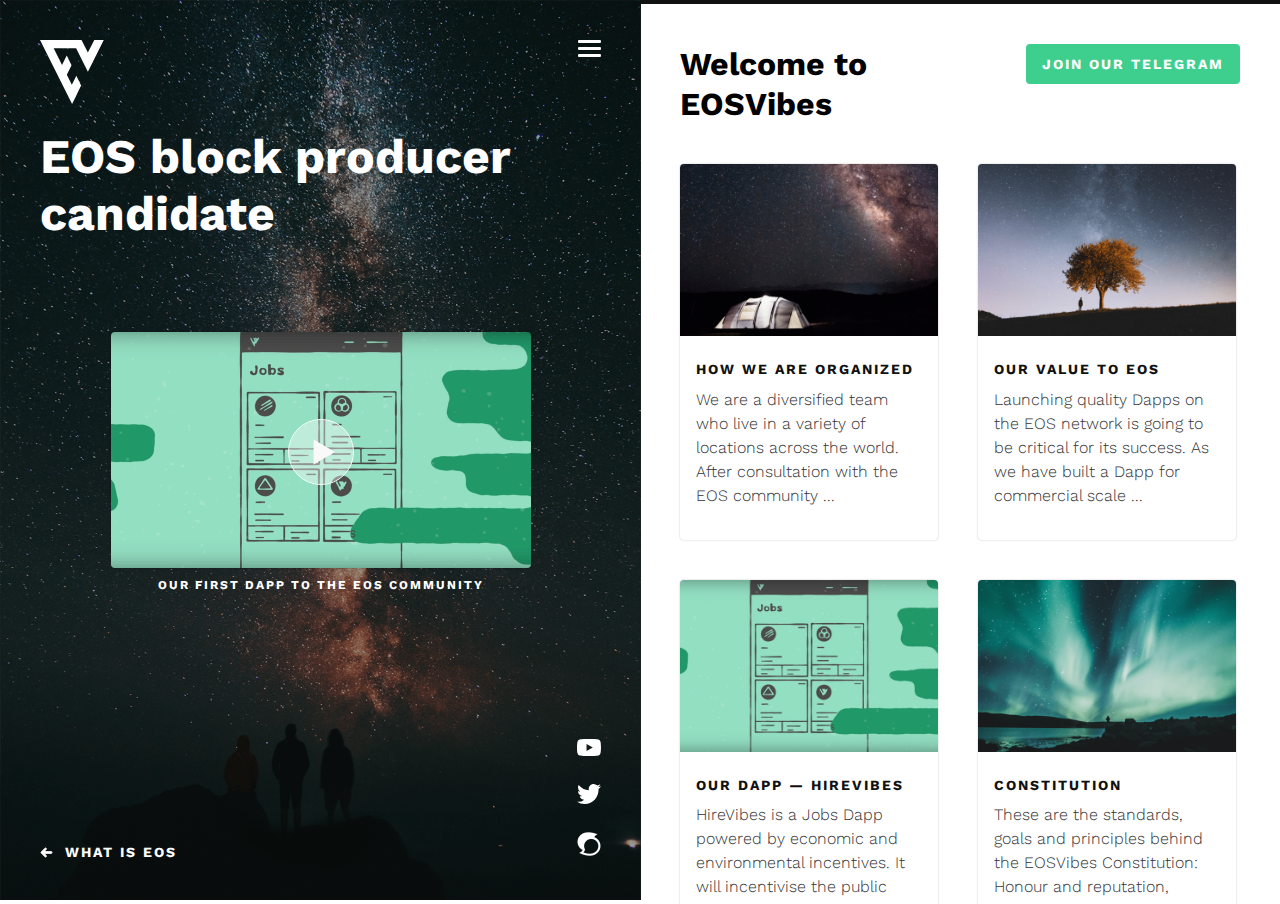
==== index.html @ 082288a0 "eosio website v1" ====
<!DOCTYPE html>
<html lang="en">
<head>
	<meta charset="UTF-8">
	<meta name="viewport" content="width=device-width, initial-scale=1.0">
	<meta http-equiv="X-UA-Compatible" content="ie=edge">
	<title>EOSVibes — An EOS block producer candidate</title>
	<link rel="stylesheet" href="style.css">
	<link rel="icon" type="image/ico" href="favicon.ico">
</head>
<body id="start">
	<div class="">
		<a href="#start" class="fab-scroll">
			<img src="img/fab-scroll-arrow.svg" class="fab-scroll-arrow">
		</a>
	</div>
	<div class="wrapper">
		<div class="left-side">
			<div class="background">

			</div>
			<div class="content">
				<a href="index.html" class="logo">
					<svg xmlns="http://www.w3.org/2000/svg" width="80" height="80" viewBox="0 0 80 80">
						<path fill="#FFF" fill-rule="nonzero" d="M51.429 0h.44l7.993 15.69L67.856 0h11.868L59.862 39.724l-14.72-29.438H17.094l10.428 20.97 5.897-11.827 5.99 12.233-5.87 11.696L39.823 56l5.595-11.428 5.99 12.234-5.46 11.4.004.01-.253.509-.28.587-.006-.01L40.113 80 0 0h51.429z"/>
					</svg>
				</a>
				<svg class="burger" xmlns="http://www.w3.org/2000/svg" width="23" height="17" viewBox="0 0 23 17">
					<g fill="#FFF" fill-rule="nonzero">
						<path d="M.868 3h21.264c.48 0 .868-.672.868-1.5S22.611 0 22.132 0H.868C.388 0 0 .672 0 1.5S.389 3 .868 3zM.868 10h21.264c.48 0 .868-.672.868-1.5S22.611 7 22.132 7H.868C.388 7 0 7.672 0 8.5S.389 10 .868 10zM.868 17h21.264c.48 0 .868-.672.868-1.5s-.389-1.5-.868-1.5H.868C.388 14 0 14.672 0 15.5S.389 17 .868 17z"/>
					</g>
				</svg>
				<div class="menu">
					<img class="close" src="img/close-24.png"/>
					<ul>
						<li><a href="#">Home</a></li>
						<li><a href="how-we-are-organized.html">How we are organized</a></li>
						<li><a href="our-value.html">Our value to EOS</a></li>
						<li><a href="our-dapp.html">Dapp — Hirevibes</a></li>
						<li><a href="https://github.com/hirevibes/docs/blob/master/hvt.md" target="_blank">Tokens — HVT</a></li>
						<li><a href="mailto:hello@eosvibes.io">Contact us</a></li>
					</ul>
				</div>
				<h1>EOS block producer candidate</h1>
				<div class="video-screenshot">
					<iframe width="560" height="315" src="https://www.youtube.com/embed/DuLhcVLo4Po" frameborder="0" allow="autoplay; encrypted-media" allowfullscreen></iframe>
					<img src="img/video-placeholder-a.png"/>
					<svg class="play" xmlns="http://www.w3.org/2000/svg" xmlns:xlink="http://www.w3.org/1999/xlink" width="66" height="66" viewBox="0 0 66 66">
						<defs>
								<circle id="a" cx="32" cy="32" r="32"/>
						</defs>
						<g fill="none" fill-rule="evenodd">
								<g transform="translate(1 1)">
										<use fill="#FFF" fill-opacity=".4" xlink:href="#a"/>
										<circle cx="32" cy="32" r="32.5" stroke="#FFF"/>
								</g>
								<path fill="#F9F9F9" d="M25.567 33V20.462L46.971 33 25.567 45.538z"/>
						</g>
					</svg>
				</div>
				<p class="video-desc">Our first Dapp to the EOS community</p>
				<a href="https://eos.io" target="_blank" class="left-footer-link">
					<svg xmlns="http://www.w3.org/2000/svg" width="13" height="11" viewBox="0 0 13 11">
						<path fill="#FFF" fill-rule="nonzero" stroke="#FFF" d="M11.382 4.65l-7.344.004L6.352 2.37a.589.589 0 0 0 0-.842l-.36-.355A.602.602 0 0 0 5.567 1a.601.601 0 0 0-.425.173L1.175 5.08A.583.583 0 0 0 1 5.5c0 .159.062.308.175.42l3.967 3.907a.602.602 0 0 0 .425.173c.16 0 .312-.061.425-.173l.36-.355a.582.582 0 0 0 .176-.418c0-.159-.063-.3-.176-.411l-2.34-2.297h7.378c.331 0 .61-.282.61-.608v-.502c0-.326-.287-.586-.618-.586z"/>
					</svg>
					<span>What is EOS</span>
				</a>
				<ul class="network">
					<li><a href="https://www.youtube.com/channel/UCphVYR2CHULYHf59ZSQMEag" target="_blank">
						<svg xmlns="http://www.w3.org/2000/svg" xmlns:xlink="http://www.w3.org/1999/xlink" width="24" height="17" viewBox="0 0 24 17">
							<defs>
								<path id="a" d="M0 0h24v17H0z"/>
							</defs>
							<g fill="none" fill-rule="evenodd">
								<path fill="#FFF" d="M9.545 12.088V4.912L15.818 8.5l-6.273 3.588zm13.953-9.433A3.024 3.024 0 0 0 21.377.508C19.505 0 12 0 12 0S4.495 0 2.623.508A3.024 3.024 0 0 0 .502 2.655C0 4.548 0 8.5 0 8.5s0 3.951.502 5.845a3.024 3.024 0 0 0 2.121 2.148C4.495 17 12 17 12 17s7.505 0 9.377-.507a3.024 3.024 0 0 0 2.121-2.148C24 12.451 24 8.5 24 8.5s0-3.952-.502-5.845z" mask="url(#b)"/>
							</g>
						</svg>
					</a></li>
					<li><a href="https://twitter.com/eosvibes_bp" target="_blank">
						<svg xmlns="http://www.w3.org/2000/svg" width="24" height="20" viewBox="0 0 24 20">
							<path fill="#FFF" fill-rule="evenodd" d="M23.338.37a9.68 9.68 0 0 1-3.129 1.223A4.857 4.857 0 0 0 16.615 0c-2.717 0-4.922 2.26-4.922 5.049 0 .396.043.78.127 1.15C7.728 5.987 4.1 3.98 1.67.92a5.14 5.14 0 0 0-.666 2.542 5.08 5.08 0 0 0 2.191 4.202 4.834 4.834 0 0 1-2.232-.63v.062c0 2.447 1.698 4.489 3.952 4.95a4.798 4.798 0 0 1-2.224.088c.626 2.006 2.444 3.467 4.599 3.506A9.723 9.723 0 0 1 0 17.734 13.706 13.706 0 0 0 7.548 20c9.058 0 14.01-7.692 14.01-14.365 0-.22-.005-.439-.013-.654.962-.712 1.798-1.6 2.455-2.613a9.644 9.644 0 0 1-2.827.794A5.04 5.04 0 0 0 23.338.37"/>
						</svg>
					</a></li>
					<li><a href="https://steemit.com/@eosvibes" target="_blank">
						<img src="img/social-steem@2x.png"/>
					</a></li>
				</ul>
			</div>
		</div>
		<div class="right-side">
			<div class="header">
				<h2>Welcome to EOSVibes</h2>
				<a href="https://t.me/eosvibes_bp" target="_blank" class="button">Join our Telegram</a>
			</div>
			<div class="content boxes">
				<div class="box">
					<a href="how-we-are-organized.html">
						<div class="image"><img src="img/img-home-a.png" alt=""></div>
						<h4>How we are organized</h4>
						<p>We are a diversified team who live in a variety of locations across the world. After consultation with the EOS community ...</p>
					</a>
				</div>
				<div class="box">
					<a href="our-value.html">
						<div class="image"><img src="img/img-home-b.png" alt=""></div>
						<h4>Our value to EOS</h4>
						<p>Launching quality Dapps on the EOS network is going to be critical for its success. As we have built a Dapp for commercial scale ...</p>
					</a>
				</div>
				<div class="box">
					<a href="our-dapp.html">
						<div class="image"><img src="img/img-home-c.png" alt=""></div>
						<h4>Our Dapp — Hirevibes</h4>
						<p>HireVibes is a Jobs Dapp powered by economic and environmental incentives. It will incentivise the public crowd to source ...</p>
					</a>
				</div>
				<!--
				<div class="box">
					<a href="tokens.html">
						<div class="image"><img src="img/img-home-d.png" alt=""></div>
						<h4>Tokens — Hirevibes</h4>
						<p>There will be 300 million HireVibes tokens launched. These tokens are utility tokens ...</p>
					</a>
				</div>
				-->
				<div class="box">
					<a href="https://github.com/EOSVibes/docs/blob/master/constitution/v0.1.md" target="_blank">
						<div class="image"><img src="img/img-home-e.png" alt=""></div>
						<h4>Constitution</h4>
						<p>These are the standards, goals and principles behind the EOSVibes Constitution: Honour and reputation, Natural law ...</p>
					</a>
				</div>
			</div>
		</div>
	</div>
	<script src="jquery-3.3.1.min.js"></script>
	<script src="script.js"></script>
</body>
</html>
---- style.css ----
@import url('https://fonts.googleapis.com/css?family=Work+Sans:300,400,700');

* {
	-webkit-overflow-scrolling: touch;
}

body {
	min-height: 100%;
	margin: 0;
	padding: 0;
	height: 100%;
	overflow: hidden;
	font-family: 'Work Sans', sans-serif;
}

a {
	color: #3ecf8e;
	text-decoration: none;
}

a:hover {
	text-decoration: underline;
}

.wrapper {
	width: auto;
	overflow: hidden;
	height: 100%;
}

.left-side {
	left: 0;
	height: 100%;
	margin-right: -1px;
	padding-right: 1px;
	position: absolute;
	top: 0;
	width: 50%;
	min-height: 600px;
	overflow: hidden;
}

.left-side .background {
	background: url('img/ev-photo-1.png');
	background-size: cover;
	position: absolute;
	top: 0;
	left: 0;
	right: 0;
	bottom: 0;
	z-index: 1;
}

.our-dapp .background {
	background: url('img/ev-photo-4.png');
	background-size: cover;
}

.our-value .background {
	background: url('img/ev-photo-3.png');
	background-size: cover;
}

.our-value .right-side {
	border-top: 4px solid #3ecf8e;
}

.our-dapp .right-side, .tokens .right-side {
	border-top: none;
}

.organized .background {
	background: url('img/ev-photo-2.png');
	background-size: cover;
}

.organized .right-side {
	border-top: 4px solid #f54b5e;
}

.tokens .background {
	background: url('img/ev-photo-5.png');
	background-size: cover;
	background-position-x: center;
}

.top-border {
	position: absolute;
	top: 0;
	left: 33%;
	right: 33%;
	height: 4px;
	background: #3ecf8e;
}

.top-border:before {
	content: '';
	position: absolute;
	top: 0;
	left: -100%;
	width: 100%;
	height: 4px;
	background: #111111;
}

.top-border:after {
	content: '';
	position: absolute;
	top: 0;
	right: -100%;
	width: 100%;
	height: 4px;
	background: #f87987;
}

.table {
	margin-bottom: 24px;
}

.table-row {
	border-top: solid 1px #dddddd;
	padding: 12px 8px;
	font-size: 16px;
	color: #333;
	display: flex;
	justify-content: space-between;
	line-height: 1.5;
}

.table-row .value {
	font-weight: bold;
	color: #333;
	text-align: right;
}

.table-row:last-child {
	border-bottom: solid 1px #dddddd;
}

.table-row:nth-child(2n) {
	background-color: #fbfbfb;
}

.left-side .content {
	background: rgba(0, 0, 0, 0.4);
	z-index: 2;
	position: absolute;
	width: 100%;
	height: 100%;
}

.video-desc {
	margin: 0 auto;
	display: block;
	text-align: center;
	color: #fff;
	margin-top: 8px;
	text-transform: uppercase;
	font-weight: bold;
	letter-spacing: 2px;
	font-size: 12px;
	top: calc(50% + 118px);
	position: absolute;
	width: 100%;
}

.logo {
	position: absolute;
	top: 40px;
	left: 40px;
}

.logo svg {
	width: 64px;
	height: 64px;
}

.burger {
	position: absolute;
	top: 40px;
	right: 40px;
	cursor: pointer;
}

.network {
	position: absolute;
	bottom: 40px;
	right: 40px;
	list-style: none;
	margin: 0;
}

.network li {
	margin-top: 24px;
}

.network li img {
	width: 24px;
}

.right-side {
	height: 100%;
	left: auto;
	right: 0;
	margin-right: -1px;
	padding-right: 1px;
	position: absolute;
	top: 0;
	width: 50%;
	min-height: 450px;
	border-top: 4px solid #111111;
	overflow-x: hidden;
	overflow-y: auto;
}

.right-side .content {
	float: left;
	width: calc(100% - 80px);
	padding: 40px;
	overflow: hidden;
}

.full-width-img {
	/* margin-left: -40px; */
	width: calc(100% + 80px);
	width: calc(100% + 0px);
	border-radius: 4px;
	margin-top: 24px;
	cursor: pointer;
	box-shadow: 0 0px 2px rgba(0,0,0,0.1), 0 0px 2px rgba(0,0,0,0.16);
}

.full-width-img:hover {
	-webkit-animation: fadeInShadow 0.4s forwards;
	animation: fadeInShadow 0.4s forwards;
}

.centered-image {
	width: 100%;
	max-width: 420px;
	margin: 0 auto;
	display: block;
}

.right-side .content ul {
	padding-left: 16px;
	font-size: 16px;
	line-height: 2;
}

.table.example {
	margin: 40px 0;
}

h1 {
	font-family: 'Work Sans', sans-serif;
	font-size: 48px;
	color: #ffffff;
	font-weight: bold;
	padding: 128px 40px 0 40px;
	margin: 0;
}

.left-footer-link {
	font-family: 'Work Sans', sans-serif;
	font-size: 14px;
	color: #ffffff;
	text-transform: uppercase;
	font-weight: bold;
	text-decoration: none;
	position: absolute;
	bottom: 40px;
	left: 40px;
}

.left-footer-link:hover {
	text-decoration: none;
}

.left-footer-link span {
	margin-left: 12px;
	letter-spacing: 2px;
	float: left;
}

.left-footer-link:hover span {
	text-decoration: underline;
}

.left-footer-link svg {
	float: left;
	margin-top: 3px;
}

.button {
	padding: 12px 16px;
	font-size: 14px;
	text-transform: uppercase;
	background-color: #3ecf8e;
	color: #ffffff;
	font-weight: bold;
	text-decoration: none;
	border-radius: 4px;
	font-family: 'Work Sans', sans-serif;
	letter-spacing: 2px;
}

.button:hover {
	background: #1BB978;
	text-decoration: none;
	-webkit-animation: fadeInShadow 0.4s forwards;
	animation: fadeInShadow 0.4s forwards;
}

.ghost {
	padding: 12px 16px;
	font-size: 14px;
	text-transform: uppercase;
	font-family: 'Work Sans', sans-serif;
	border: 1px solid #3ecf8e;
	border-radius: 4px;
	font-weight: bold;
	color: #3ecf8e;
	text-decoration: none;
	letter-spacing: 2px;
	display: inline-block;
}

.ghost:hover {
	background-color: rgba(62, 207, 142, 0.1);
	text-decoration: none;
}

h2 {
	font-size: 32px;
	font-family: 'Work Sans', sans-serif;
	font-weight: bold;
	line-height: 1.25;
	float: left;
	margin: 0;
}

.right-side .header {
	padding: 40px 40px 0 40px;
	float: left;
	width: calc(100% - 80px);
}

.header h2 {
	/* max-width: calc(100% - 210px); */
	max-width: calc(100% - 240px);
}

.header .button {
	float: right;
}

h4 {
	font-family: 'Work Sans', sans-serif;
	font-weight: bold;
	text-transform: uppercase;
	letter-spacing: 2px;
	font-size: 14px;
	color: #111;
	margin: 16px 0 8px 0;
	line-height: 1.4;
}

h4.link {
	margin-top: 0;
}

.block h4 {
	margin-top: 0;
}

.block.with-icon h4 {
	margin-top: 16px;
}

.box a {
	text-decoration: none;
}

p {
	color: #333;
	font-size: 16px;
	line-height: 1.5;
	font-weight: 300;
}

.boxes {
	display: flex;
  flex-wrap: wrap;
	flex-direction: row;
	width: 100%;
}

.box {
	display: flex;
  flex-basis: calc(50% - 22px);
	flex-direction: column;
	margin-bottom: 40px;
	box-shadow: 0 0px 2px rgba(0,0,0,0.1), 0 0px 2px rgba(0,0,0,0.16);
	border-radius: 4px;
	overflow: hidden;
	-webkit-animation: fadeOutShadow 0.4s forwards;
	animation: fadeOutShadow 0.4s forwards;
}

.box:hover {
	-webkit-animation: fadeInShadow 0.4s forwards;
	animation: fadeInShadow 0.4s forwards;
}

.box a.image {
	overflow: hidden;
	padding: 0;
	margin: 0;
	position: relative;
	vertical-align: top;
}

.box a.image img {
	vertical-align: top;
	padding: 0;
	margin: 0;
}

.box img {
	width: 100%;
	display: block;
}

.box h4 {
	margin: 24px 16px 8px 16px;
}

.right-side .block {
	margin-bottom: 40px;
}

.right-side p {
	margin-bottom: 16px;
	margin-top: 0;
}

.right-side .block p:last-child {
	margin-bottom: 0;
}

.box p {
	margin: 0 16px 32px 16px;
}

.box:nth-child(2n) {
	margin-left: 40px;
}

.video-screenshot {
	margin: 0 auto 0 auto;
	position: relative;
	display: block;
	padding: 0;
	text-align: center;
	position: absolute;
	top: 50%;
	margin-top: -118px;
	left: 50%;
	margin-left: -210px;
}

.video-screenshot:hover {
	cursor: pointer;
}

.video-screenshot:hover .play {
	opacity: 0.8;
	cursor: pointer;
}

.video-screenshot iframe {
	display: none;
	max-height: 236px;
	border-radius: 4px;
	box-shadow: 0 0px 2px rgba(0,0,0,0.1), 0 0px 2px rgba(0,0,0,0.16);
}

.video-screenshot img {
	width: 100%;
	max-width: 420px;
	border-radius: 4px;
	box-shadow: 0 0px 2px rgba(0,0,0,0.1), 0 0px 2px rgba(0,0,0,0.16);
}

.video-screenshot iframe {
	width: 420px;
}

.video-screenshot .play {
	position: absolute;
	left: 0;
	right: 0;
	top: 0;
	bottom: 0;
	margin: auto;
}

.menu {
	position: absolute;
	top: 0;
	right: 0;
	background: #3ecf8e;
	width: 216px;
	height: 282px;
	padding: 16px;
	display: flex;
	align-items: flex-end;
	z-index: 3;
	display: none;
	transition: opacity 1s linear;
	border-radius: 0 0 0 4px;
}

.menu ul {
	padding: 0;
	margin: 0;
	list-style: none;
	font-size: 16px;
}

.show {
	display: flex;
	opacity: 1;
	-webkit-animation: fadeIn 0.4s;
	animation: fadeIn 0.4s;
}

.menu ul li {
	margin-bottom: 16px;
}

.menu ul li:last-child {
	margin-bottom: 8px;
}

.menu ul li a {
	color: #ffffff;
	text-decoration: none;
}

.menu ul li a:hover {
	text-decoration: underline;
}

.menu .close {
	position: absolute;
	top: 40px;
	right: 40px;
	cursor: pointer;
	width: 15px;
	height: 15px;
}

h4 a {
	color: #3ecf8e;
	text-decoration: none;
}

h4 a:hover {
	text-decoration: underline;
}

.footer {
	background: url(img/ire-top.svg) no-repeat top right;
	background-size: 175px;
	background-color: #111111;
	margin: 40px -40px -40px -40px;
	padding: 40px;
	float: left;
	width: 100%;
}

h3 {
	font-size: 24px;
	margin: 0 0 24px 0;
	line-height: 1.4;
}

.footer h3 {
	color: #fff;
	text-transform: none;
	margin-top: 0;
	max-width: 90%;
	margin-bottom: 40px;
}

.caption {
	color: #888888;
	font-size: 14px;
	text-align: center;
	margin: 6px 0 0 0;
}

hr {
	border: 0;
	width: 100%;
	background: #dddddd;
	height: 1px;
	margin: 40px auto;
}

.member {
	width: 33%;
	float: left;
	display: flex;
	justify-content: center;
	margin-bottom: 80px;
}

.member h3 {
	font-size: 18px;
	font-weight: bold;
	margin-top: 168px;
	margin-bottom: 0;
	line-height: 26px;
}

.member p {
	margin-top: 0;
	margin-bottom: 12px;
}

.member .social-icons {
	margin: 0;
	display: block;
	max-width: none;
	text-align: center;
}

.member-content {
	text-align: center;
}

.member .social-icon {
	width: 16px;
	height: 16px;
	display: inline-block;
	margin-right: 12px;
}

.member .social-icon:last-child {
	margin-right: 0;
}

.member .social-icon svg {
	width: 16px;
	height: 16px;
}

.members {
	padding-top: 40px;
	float: left;
}

.picture {
	width: 144px;
	height: 144px;
	background: #fff;
	border-radius: 50%;
}

.picture-wrapper {
	width: 144px;
	height: 144px;
	padding: 2px;
	background: #ffffff;
	border-radius: 50%;
	border: 2px solid #ffffff;
	transition: border 0.4s linear;
	position: relative;
	float: left;
	display: block;
}

.picture-wrapper:hover {
	border: 2px solid #3ecf8e;
	transition: border 0.5s linear;
}

.popup {
	visibility: hidden;
	padding: 0;
	background: #111111;
	width: 0;
	height: 0;
	border-radius: 4px;
	color: #ffffff;
	font-family: 'Work Sans', sans-serif;
	line-height: 1.5;
	font-size: 14px;
	z-index: 30;
	position: absolute;
	bottom: 172px;
	left: -90px;
	opacity: 0;
	box-shadow: 0 2px 4px 0 rgba(17, 17, 17, 0.5);
	text-align: left;
	font-weight: 300;
}

.member .popup {
	left: -10px;
}
.member:nth-child(3n) .popup {
	left: auto;
	right: -10px;
}

.member .picture-wrapper:hover .popup {
	visibility: visible;
	padding: 16px;
	width: 300px;
	height: auto;
	/* min-height: 100px; */
	opacity: 1;
	transition: visibility 0.4s linear, opacity 0.4s linear;
	z-index: auto;
}

.half-width {
	width: calc(50% - 8.5px);
	margin-bottom: 20px;
	float: left;
}

.half-width h4 {
	margin-top: 4px;
}

.half-width:nth-child(2n) {
	margin-left: 17px;
}

.half-width h3 {
	margin-bottom: 0;
	line-height: normal;
}

.half-width p {
	margin: 0;
}

.newspaper {
	-moz-column-count: 3;
	-webkit-column-count: 2;
	column-count: 2;
}

.newspaper .half-width {
	overflow: hidden;
	width: auto;
	-webkit-column-break-inside: avoid;
	page-break-inside: avoid;
	break-inside: avoid;
}

.newspaper .half-width:nth-child(2n) {
	margin-left: 0;
}

.image-popup {
	position: fixed;
	z-index: 10;
	top: 0;
	left: 0;
	right: 0;
	bottom: 0;
	background: rgba(17, 17, 17, 0.8);
	display: none;
}

.image-popup svg {
	margin: 20px auto 0 auto;
	display: block;
	cursor: pointer;
	width: 24px;
	height: 24px;
}

.image-popup .full-width-img {
	width: auto;
	display: block;
	max-width: 90%;
	max-height: calc(100% - 80px);
	cursor: default;
	border-radius: 4px;
	margin: 16px auto 0 auto;
}

.emoji {
	width: 14px;
	vertical-align: bottom;
}

.burger:hover { opacity: 0.8; }

.network li:hover { opacity: 0.8; }

@-webkit-keyframes fadeIn {
	from { opacity: 0; }
		to { opacity: 1; }
}

@keyframes fadeInShadow {
	from { box-shadow: 0 0px 2px rgba(0,0,0,0.1), 0 0px 2px rgba(0,0,0,0.16); }
		to { box-shadow: 0 0 12px rgba(0,0,0,0.33); }
}

@-webkit-keyframes fadeInShadow {
	from { box-shadow: 0 0px 2px rgba(0,0,0,0.1), 0 0px 2px rgba(0,0,0,0.16); }
		to { box-shadow: 0 0 12px rgba(0,0,0,0.33); }
}

@keyframes fadeOutShadow {
	from { box-shadow: 0 0 12px rgba(0,0,0,0.33); }
		to { box-shadow: 0 0px 2px rgba(0,0,0,0.1), 0 0px 2px rgba(0,0,0,0.16); }
}

@-webkit-keyframes fadeOutShadow {
	from { box-shadow: 0 0 12px rgba(0,0,0,0.33); }
		to { box-shadow: 0 0px 2px rgba(0,0,0,0.1), 0 0px 2px rgba(0,0,0,0.16); }
}

@keyframes fadeIn {
	from { opacity: 0; }
		to { opacity: 1; }
}

@-webkit-keyframes fadeOut {
	from { opacity: 1; }
		to { opacity: 0; }
}
@keyframes fadeOut {
	from { opacity: 1; }
		to { opacity: 0; }
}

@media (max-width: 768px) {
	body {
		overflow: auto;
	}
	.left-side {
		position: relative;
    width: 100%;
    min-height: auto;
	}
	.left-side .content {
		position: relative;
		min-height: 357px;
	}
	.video-desc {
		margin-bottom: 170px;
	}
	.right-side {
		width: auto;
		height: auto;
		padding: 14px 16px 40px 16px;
		position: relative;
		border: none;
		overflow: hidden;
	}
	.left-footer-link {
		bottom: 18px;
		left: 16px;
	}
	.network {
		bottom: 18px;
		right: 16px;
	}
	.right-side .header {
		padding: 40px 0 0 0;
	}
	.header h2 {
		display: block;
		float: none;
		margin: 40px 0;
	}
	.header .button {
		display: block;
    float: none;
    position: absolute;
    top: 14px;
    right: 16px;
    left: 16px;
    text-align: center;
	}
	.logo {
		top: 16px;
		left: 16px;
	}
	.burger {
		top: 16px;
		right: 16px;
	}
	.logo svg {
		width: 40px;
		height: 40px;
	}
	h1 {
		font-size: 32px;
		padding: 72px 16px 0 16px;
		line-height: 1.25;
	}
	.video-screenshot {
		margin: 40px 16px 0 16px;
		width: auto;
		height: auto;
		min-height: 100px;
		position: relative;
		top: auto;
		left: auto;
	}
	.video-desc {
		position: relative;
		top: auto;
		width: 80%;
	}
	.box {
    flex-basis: 100%;
    margin: 40px 22px 0 22px;
	}
	.box:first-child {
		margin-top: 0;
	}
	.box:nth-child(2n) {
		margin-left: 22px;
	}
	.header h2 {
		max-width: none;
	}
	.right-side .content {
		width: 100%;
		padding: 0 0 40px 0;
	}
	.full-width-img {
		margin-left: -16px;
		margin-right: -16px;
		width: calc(100% + 32px);
	}
	.footer {
		margin: 40px -16px -80px -16px;
		padding: 40px 16px;
	}
	.footer .button {
		display: inline-block;
	}
	.our-value .header h2 {
		margin-bottom: 40px;
	}
	.menu .close {
		top: 16px;
		right: 16px;
	}
	.member:nth-child(3n) .popup {
		left: auto;
    right: -10px;
	}
	.organized .right-side, .our-dapp .right-side, .tokens .right-side, .our-value .right-side {
		padding: 0;
	}
	.organized .content-wrapper, .our-dapp .content-wrapper, .tokens .content-wrapper, .our-value .content-wrapper {
		width: 100%;
		height: 100%;
		float: left;
		overflow: hidden;
	}
	.organized .right-side .content, .our-dapp .right-side .content, .tokens .right-side .content, .our-value .right-side .content {
		overflow: visible;
		padding: 14px 16px 40px 16px;
		width: calc(100% - 32px);
	}
	.organized .footer, .our-dapp .footer, .tokens .footer, .our-value .footer {
		margin: 40px -16px -40px -16px;
	}
	.organized .right-side .header, .our-dapp .right-side .header, .tokens .right-side .header, .our-value .right-side .header {
		padding: 40px 16px 0 16px;
	}
}

/* DB edits start */

.fab-scroll {
	z-index: 7;
	position: fixed;
	bottom: 24px;
	right: 24px;
	border-radius: 32px;
	overflow: hidden;
	width: 64px;
  height: 64px;
  background-color: #9ce8c5;
  box-shadow: 0 0 8px rgba(17, 17, 17, 0.4);
	-webkit-transition: width .4s ease .2s,-webkit-box-shadow 80ms ease-in-out;
	transition: width .4s ease .2s,-webkit-box-shadow 80ms ease-in-out;
	transition: box-shadow 80ms ease-in-out,width .4s ease .2s;
	transition: box-shadow 80ms ease-in-out,width .4s ease .2s,-webkit-box-shadow 80ms ease-in-out;
	display: none;
}

.fab-scroll-arrow {
	width: 16px;
	object-fit: contain;
	position: relative;
	top: 20px;
	left: 24px;
}

@media (max-width: 768px) {
	.fab-scroll {
		display: block;
	}
}

li h4 {
	margin-top: 0 !important;
}

.close:hover {
	opacity: 0.8;
}

ul, .table-row, .caption {
	font-weight: 300;
}

/* DB edits end */

@media (max-width: 560px) {
	.member {
		width: 50%;
	}
	.member:nth-child(2n) .popup {
		left: auto;
    right: -10px;
	}
	.member:nth-child(3n) .popup {
		left: -10px;
		right: auto;
	}
}

@media (max-width: 470px) {
	.member {
		width: 100%;
	}
	.video-screenshot {
		margin-left: auto;
		margin-right: auto;
		width: 320px;
		max-height: 190px;
	}
	.video-screenshot iframe {
		width: 320px;
		max-height: 190px;
	}
	.member .popup, .member:nth-child(2n) .popup, .member:nth-child(3n) .popup {
		left: -85px;
		right: auto;
	}
}

@media (min-width: 769px) and (max-width: 1200px) {
	.member {
		width: 50%;
	}
	.member:nth-child(3n) .popup {
		left: -10px;
		right: auto;
	}
	.member:nth-child(2n) .popup {
    left: auto;
    right: -10px;
	}
}

@media (min-width: 769px) and (max-width: 1100px) {
	.box {
		flex: 1;
		flex-basis: 100%;
		margin: 40px 22px 0 22px;
	}
	.box:first-child {
		margin-top: 0;
	}
	.box:nth-child(2n) {
		margin-left: 22px;
	}
}

@media (max-height: 800px) {
	.video-screenshot {
		top: 60%;
	}
	.video-desc {
		top: calc(60% + 118px);
	}
}

@media (min-width: 769px) and (max-width: 950px) {
	.header h2 {
		display: block;
		float: none;
		margin: 40px 0 0 0;
		max-width: none;
	}
	.header .button {
		display: block;
		float: none;
		position: absolute;
		top: 14px;
		right: 16px;
		left: 16px;
		text-align: center;
	}
	h1 {
		font-size: 40px;
	}
	.video-screenshot {
		margin-left: -160px;
		width: 320px;
		top: 390px;
		max-height: 190px;
	}
	.video-screenshot iframe {
		width: 320px;
		max-height: 190px;
	}
	.video-desc {
		top: 450px;
	}
	.member {
		width: 100%;
	}
	.member .popup, .member:nth-child(2n) .popup, .member:nth-child(3n) .popup {
		left: -85px;
		right: auto;
	}
}

@media (min-width: 470px) and (max-width: 768px) {
	.box {
		flex-basis: calc(50% - 22px);
		margin: 0 0 40px 0;
	}
	.box:nth-child(2n) {
		margin-left: 40px;
	}
}

@media (min-width: 950px) and (max-width: 1100px) {
	.video-screenshot {
		top: 344px;
		margin-left: -170px;
	}
	.video-screenshot img {
		max-width: 340px;
	}
	.video-screenshot iframe {
		width: 340px;
		height: 195px;
	}
	h1 {
		font-size: 40px;
	}
	.video-desc {
		top: 420px;
	}
}

@media (max-height: 640px) and (min-width: 768px) {
	.video-screenshot {
		top: 384px;
	}
	.video-desc {
		top: 460px;
	}
}

@media (max-height: 710px) and (min-width: 768px) {
	html, body, .wrapper {
		height: auto;
		overflow-x: hidden;
		overflow-y: auto;
	}
}
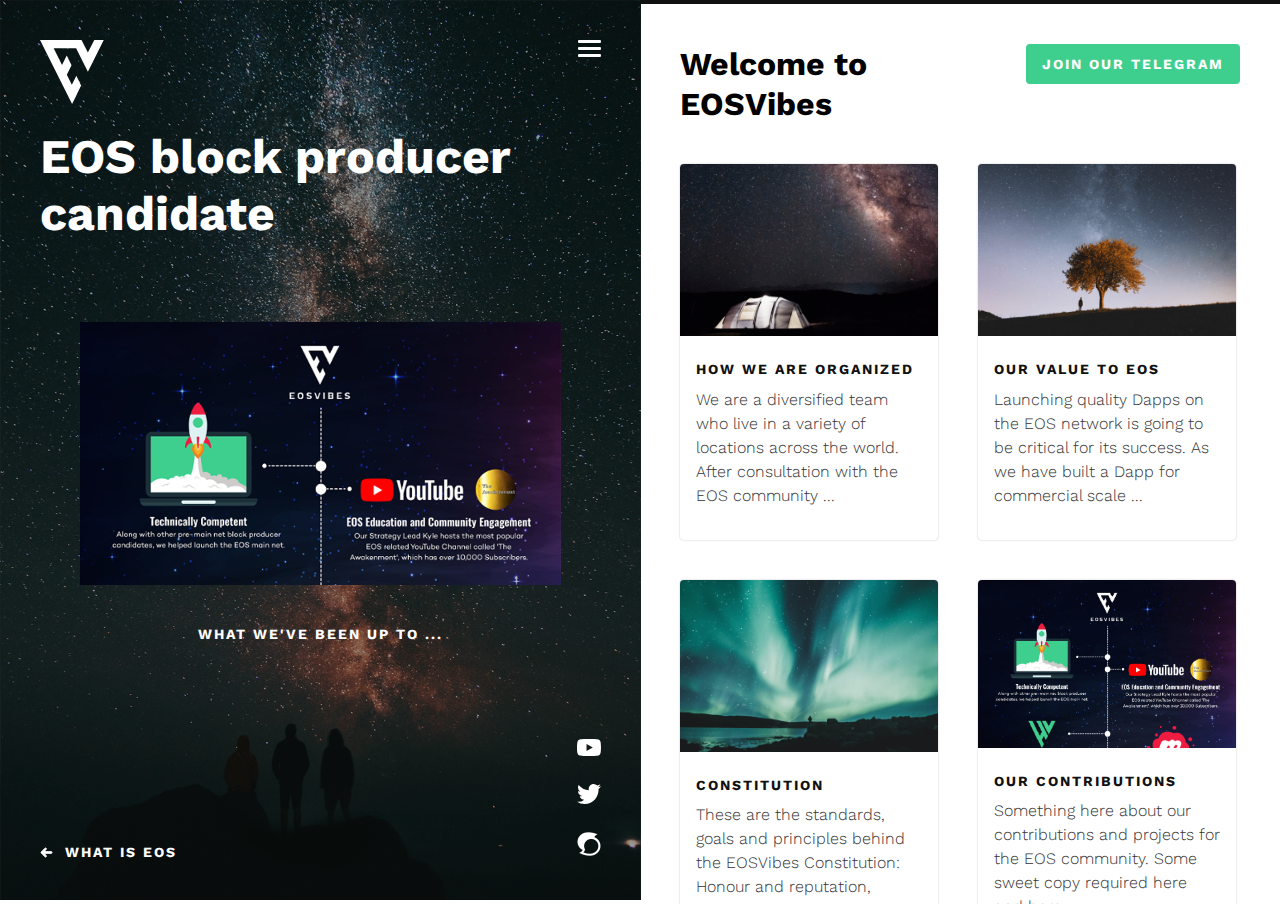
==== commit 126823db: "updated, infographics, how we organized and misc sections" ====
--- a/index.html
+++ b/index.html
@@ -17,7 +17,7 @@
 	<div class="wrapper">
 		<div class="left-side">
 			<div class="background">
-
+				
 			</div>
 			<div class="content">
 				<a href="index.html" class="logo">
@@ -36,29 +36,18 @@
 						<li><a href="#">Home</a></li>
 						<li><a href="how-we-are-organized.html">How we are organized</a></li>
 						<li><a href="our-value.html">Our value to EOS</a></li>
-						<li><a href="our-dapp.html">Dapp — Hirevibes</a></li>
-						<li><a href="https://github.com/hirevibes/docs/blob/master/hvt.md" target="_blank">Tokens — HVT</a></li>
+						<li><a href="our-contributions.html">Our contributions to EOS</a></li>						
+						<li><a href="bp-reg-agreement.html">BP registration agreement</a></li>
+						<li><a href="https://eosvibes.io/bp.json" target="_blank">Our BP info file</a></li>
 						<li><a href="mailto:hello@eosvibes.io">Contact us</a></li>
 					</ul>
 				</div>
 				<h1>EOS block producer candidate</h1>
-				<div class="video-screenshot">
-					<iframe width="560" height="315" src="https://www.youtube.com/embed/DuLhcVLo4Po" frameborder="0" allow="autoplay; encrypted-media" allowfullscreen></iframe>
-					<img src="img/video-placeholder-a.png"/>
-					<svg class="play" xmlns="http://www.w3.org/2000/svg" xmlns:xlink="http://www.w3.org/1999/xlink" width="66" height="66" viewBox="0 0 66 66">
-						<defs>
-								<circle id="a" cx="32" cy="32" r="32"/>
-						</defs>
-						<g fill="none" fill-rule="evenodd">
-								<g transform="translate(1 1)">
-										<use fill="#FFF" fill-opacity=".4" xlink:href="#a"/>
-										<circle cx="32" cy="32" r="32.5" stroke="#FFF"/>
-								</g>
-								<path fill="#F9F9F9" d="M25.567 33V20.462L46.971 33 25.567 45.538z"/>
-						</g>
-					</svg>
-				</div>
-				<p class="video-desc">Our first Dapp to the EOS community</p>
+				<div class="our-contrib">
+					<img src="./img/infographic-1.jpg" alt="our contributions" />
+					<h4>What we've been up to ...</h4>
+				</div>		
+				
 				<a href="https://eos.io" target="_blank" class="left-footer-link">
 					<svg xmlns="http://www.w3.org/2000/svg" width="13" height="11" viewBox="0 0 13 11">
 						<path fill="#FFF" fill-rule="nonzero" stroke="#FFF" d="M11.382 4.65l-7.344.004L6.352 2.37a.589.589 0 0 0 0-.842l-.36-.355A.602.602 0 0 0 5.567 1a.601.601 0 0 0-.425.173L1.175 5.08A.583.583 0 0 0 1 5.5c0 .159.062.308.175.42l3.967 3.907a.602.602 0 0 0 .425.173c.16 0 .312-.061.425-.173l.36-.355a.582.582 0 0 0 .176-.418c0-.159-.063-.3-.176-.411l-2.34-2.297h7.378c.331 0 .61-.282.61-.608v-.502c0-.326-.287-.586-.618-.586z"/>
@@ -108,26 +97,17 @@
 					</a>
 				</div>
 				<div class="box">
-					<a href="our-dapp.html">
-						<div class="image"><img src="img/img-home-c.png" alt=""></div>
-						<h4>Our Dapp — Hirevibes</h4>
-						<p>HireVibes is a Jobs Dapp powered by economic and environmental incentives. It will incentivise the public crowd to source ...</p>
-					</a>
-				</div>
-				<!--
-				<div class="box">
-					<a href="tokens.html">
-						<div class="image"><img src="img/img-home-d.png" alt=""></div>
-						<h4>Tokens — Hirevibes</h4>
-						<p>There will be 300 million HireVibes tokens launched. These tokens are utility tokens ...</p>
-					</a>
-				</div>
-				-->
-				<div class="box">
 					<a href="https://github.com/EOSVibes/docs/blob/master/constitution/v0.1.md" target="_blank">
 						<div class="image"><img src="img/img-home-e.png" alt=""></div>
 						<h4>Constitution</h4>
 						<p>These are the standards, goals and principles behind the EOSVibes Constitution: Honour and reputation, Natural law ...</p>
+					</a>
+				</div>
+				<div class="box">
+					<a href="our-contributions.html">
+						<div class="image"><img src="img/infographic-e.jpg" alt=""></div>
+						<h4>Our Contributions</h4>
+						<p>Something here about our contributions and projects for the EOS community. Some sweet copy required here and here ...</p>						
 					</a>
 				</div>
 			</div>
--- a/style.css
+++ b/style.css
@@ -12,6 +12,43 @@
 	overflow: hidden;
 	font-family: 'Work Sans', sans-serif;
 }
+#popup {
+	position: absolute;
+	top:0px;
+	left:0;
+	bottom: 0;
+	width: 100%;	
+	overflow: scroll;
+	z-index: 2;
+	text-align: center;
+	background: rgba(0, 0, 0,.6);
+
+}
+.popup-wpr{
+	width: 75vw;
+	margin: 43px auto;
+	position: relative;
+}
+#popup img.infographic {
+	width: 100%;
+	border-radius: 4px;
+	box-shadow: 0px 0px 2px 2px #555;
+}
+.close-popup{
+	position: fixed;
+	padding: 10px;
+	right: 5px;
+	top: 5px;
+	cursor: pointer;
+}
+.our-contrib{
+	cursor: pointer;
+}
+.p-2{
+	padding: 11px;
+	width: 130px !important;
+	height: 130px !important;
+}
 
 a {
 	color: #3ecf8e;
@@ -49,6 +86,21 @@
 	right: 0;
 	bottom: 0;
 	z-index: 1;
+}
+.our-contrib{
+	text-align: center;
+	display: block;
+	position: relative;
+}
+
+.our-contrib img{
+	padding: 80px 40px 20px 40px;
+	width: calc(100% - 160px);
+}
+.our-contrib h4{
+	text-align: center;
+	color: #fff;
+	text-transform: uppercase;
 }
 
 .our-dapp .background {
@@ -611,17 +663,16 @@
 }
 
 .member {
-	width: 33%;
-	float: left;
+	width: 33%;	
 	display: flex;
 	justify-content: center;
-	margin-bottom: 80px;
+	margin-bottom: 50px;
 }
 
 .member h3 {
 	font-size: 18px;
 	font-weight: bold;
-	margin-top: 168px;
+	margin-top: 15px;
 	margin-bottom: 0;
 	line-height: 26px;
 }
@@ -660,7 +711,8 @@
 
 .members {
 	padding-top: 40px;
-	float: left;
+	display: flex;
+	clear:both;
 }
 
 .picture {
@@ -679,11 +731,21 @@
 	border: 2px solid #ffffff;
 	transition: border 0.4s linear;
 	position: relative;
-	float: left;
 	display: block;
 }
 
-.picture-wrapper:hover {
+.bhc {
+	width: 132px !important;
+	height: 132px !important;
+	padding: 7px !important;
+}
+.bhc .picture{
+	width: 132px !important;
+	height: 132px !important;
+}
+
+
+.picture-wrapper:hover, .border-green {
 	border: 2px solid #3ecf8e;
 	transition: border 0.5s linear;
 }
@@ -857,7 +919,7 @@
 	}
 	.left-side .content {
 		position: relative;
-		min-height: 357px;
+		min-height: 390px;
 	}
 	.video-desc {
 		margin-bottom: 170px;
@@ -1048,6 +1110,8 @@
 		left: -10px;
 		right: auto;
 	}
+
+	
 }
 
 @media (max-width: 470px) {
@@ -1067,6 +1131,18 @@
 	.member .popup, .member:nth-child(2n) .popup, .member:nth-child(3n) .popup {
 		left: -85px;
 		right: auto;
+	}
+	
+	h1 {
+		font-size: 1.2rem;
+  }
+	.our-contrib img {
+		padding: 10px 0 0 0px;
+		width: calc(100% - 40px);
+	}
+	.our-contrib h4 {
+		font-size: 12px;
+		margin: 0;
 	}
 }
 
